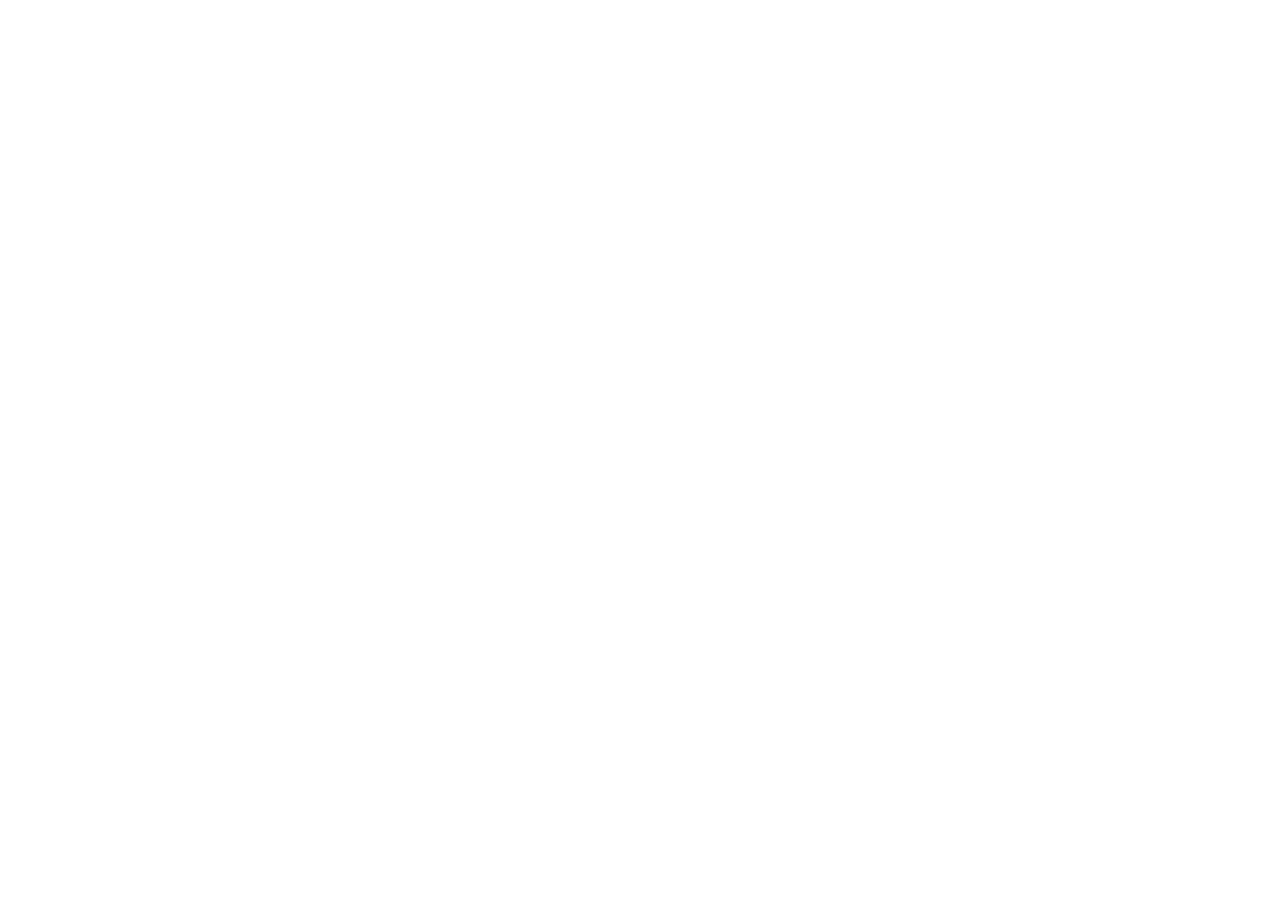
==== pages/changelog.html @ 8f14c15f "update index.html" ====
<!DOCTYPE html>
<html lang="en">
<head>
    <meta charset="UTF-8">
    <meta name="viewport" content="width=device-width, initial-scale=1.0">
    <title>Changelog</title>
    <link href="https://cdn.jsdelivr.net/npm/bootstrap@5.0.2/dist/css/bootstrap.min.css" rel="stylesheet" integrity="sha384-EVSTQN3/azprG1Anm3QDgpJLIm9Nao0Yz1ztcQTwFspd3yD65VohhpuuCOmLASjC" crossorigin="anonymous">
    <script src="https://cdn.jsdelivr.net/npm/bootstrap@5.0.2/dist/js/bootstrap.bundle.min.js" integrity="sha384-MrcW6ZMFYlzcLA8Nl+NtUVF0sA7MsXsP1UyJoMp4YLEuNSfAP+JcXn/tWtIaxVXM" crossorigin="anonymous"></script>
    <link rel="stylesheet" href="../css/main.css">
</head>
<body>
    

    <script src="../js/index.js"></script>
</body>
</html>
---- css/main.css ----
/*! normalize.css v8.0.1 | MIT License | github.com/necolas/normalize.css */
/* Document
   ========================================================================== */
/**
 * 1. Correct the line height in all browsers.
 * 2. Prevent adjustments of font size after orientation changes in iOS.
 */
* {
  box-sizing: border-box; }

a {
  outline: none;
  text-decoration: none;
  color: #ffffff; }

a:hover {
  color: #ffffff; }

ul, ol, li {
  list-style: none;
  padding: 0;
  margin: 0; }

input {
  outline: none; }

button {
  outline: 0 !important; }

button:active, button:hover, button:focus {
  outline: 0;
  outline-offset: 0; }

html {
  line-height: 1.15;
  /* 1 */
  -webkit-text-size-adjust: 100%;
  /* 2 */ }

p {
  margin: 0;
  padding: 0;
  color: #ffffff; }

/* Sections
   ========================================================================== */
/**
 * Remove the margin in all browsers.
 */
body {
  margin: 0; }

/**
 * Render the `main` element consistently in IE.
 */
main {
  display: block; }

/**
 * Correct the font size and margin on `h1` elements within `section` and
 * `article` contexts in Chrome, Firefox, and Safari.
 */
h1 {
  font-size: 2em;
  margin: 0.67em 0;
  color: #ffffff; }

/* Grouping content
   ========================================================================== */
/**
 * 1. Add the correct box sizing in Firefox.
 * 2. Show the overflow in Edge and IE.
 */
hr {
  box-sizing: content-box;
  /* 1 */
  height: 0;
  /* 1 */
  overflow: visible;
  /* 2 */ }

/**
 * 1. Correct the inheritance and scaling of font size in all browsers.
 * 2. Correct the odd `em` font sizing in all browsers.
 */
pre {
  font-family: monospace, monospace;
  /* 1 */
  font-size: 1em;
  /* 2 */ }

/* Text-level semantics
   ========================================================================== */
/**
 * Remove the gray background on active links in IE 10.
 */
a {
  background-color: transparent; }

/**
 * 1. Remove the bottom border in Chrome 57-
 * 2. Add the correct text decoration in Chrome, Edge, IE, Opera, and Safari.
 */
abbr[title] {
  border-bottom: none;
  /* 1 */
  text-decoration: underline;
  /* 2 */
  text-decoration: underline dotted;
  /* 2 */ }

/**
 * Add the correct font weight in Chrome, Edge, and Safari.
 */
b,
strong {
  font-weight: bolder; }

/**
 * 1. Correct the inheritance and scaling of font size in all browsers.
 * 2. Correct the odd `em` font sizing in all browsers.
 */
code,
kbd,
samp {
  font-family: monospace, monospace;
  /* 1 */
  font-size: 1em;
  /* 2 */ }

/**
 * Add the correct font size in all browsers.
 */
small {
  font-size: 80%; }

/**
 * Prevent `sub` and `sup` elements from affecting the line height in
 * all browsers.
 */
sub,
sup {
  font-size: 75%;
  line-height: 0;
  position: relative;
  vertical-align: baseline; }

sub {
  bottom: -0.25em; }

sup {
  top: -0.5em; }

/* Embedded content
   ========================================================================== */
/**
 * Remove the border on images inside links in IE 10.
 */
img {
  border-style: none; }

/* Forms
   ========================================================================== */
/**
 * 1. Change the font styles in all browsers.
 * 2. Remove the margin in Firefox and Safari.
 */
button,
input,
optgroup,
select,
textarea {
  outline: none;
  font-family: inherit;
  /* 1 */
  font-size: 100%;
  /* 1 */
  line-height: 1.15;
  /* 1 */
  margin: 0;
  /* 2 */ }

/**
 * Show the overflow in IE.
 * 1. Show the overflow in Edge.
 */
button,
input {
  /* 1 */
  overflow: visible; }

/**
 * Remove the inheritance of text transform in Edge, Firefox, and IE.
 * 1. Remove the inheritance of text transform in Firefox.
 */
button,
select {
  /* 1 */
  text-transform: none; }

/**
 * Correct the inability to style clickable types in iOS and Safari.
 */
button,
[type="button"],
[type="reset"],
[type="submit"] {
  -webkit-appearance: button; }

/**
 * Remove the inner border and padding in Firefox.
 */
button::-moz-focus-inner,
[type="button"]::-moz-focus-inner,
[type="reset"]::-moz-focus-inner,
[type="submit"]::-moz-focus-inner {
  border-style: none;
  padding: 0; }

/**
 * Restore the focus styles unset by the previous rule.
 */
button:-moz-focusring,
[type="button"]:-moz-focusring,
[type="reset"]:-moz-focusring,
[type="submit"]:-moz-focusring {
  outline: 1px dotted ButtonText; }

/**
 * Correct the padding in Firefox.
 */
fieldset {
  padding: 0.35em 0.75em 0.625em; }

/**
 * 1. Correct the text wrapping in Edge and IE.
 * 2. Correct the color inheritance from `fieldset` elements in IE.
 * 3. Remove the padding so developers are not caught out when they zero out
 *    `fieldset` elements in all browsers.
 */
legend {
  box-sizing: border-box;
  /* 1 */
  color: inherit;
  /* 2 */
  display: table;
  /* 1 */
  max-width: 100%;
  /* 1 */
  padding: 0;
  /* 3 */
  white-space: normal;
  /* 1 */ }

/**
 * Add the correct vertical alignment in Chrome, Firefox, and Opera.
 */
progress {
  vertical-align: baseline; }

/**
 * Remove the default vertical scrollbar in IE 10+.
 */
textarea {
  overflow: auto; }

/**
 * 1. Add the correct box sizing in IE 10.
 * 2. Remove the padding in IE 10.
 */
[type="checkbox"],
[type="radio"] {
  box-sizing: border-box;
  /* 1 */
  padding: 0;
  /* 2 */ }

/**
 * Correct the cursor style of increment and decrement buttons in Chrome.
 */
[type="number"]::-webkit-inner-spin-button,
[type="number"]::-webkit-outer-spin-button {
  height: auto; }

/**
 * 1. Correct the odd appearance in Chrome and Safari.
 * 2. Correct the outline style in Safari.
 */
[type="search"] {
  -webkit-appearance: textfield;
  /* 1 */
  outline-offset: -2px;
  /* 2 */ }

/**
 * Remove the inner padding in Chrome and Safari on macOS.
 */
[type="search"]::-webkit-search-decoration {
  -webkit-appearance: none; }

/**
 * 1. Correct the inability to style clickable types in iOS and Safari.
 * 2. Change font properties to `inherit` in Safari.
 */
::-webkit-file-upload-button {
  -webkit-appearance: button;
  /* 1 */
  font: inherit;
  /* 2 */ }

/* Interactive
   ========================================================================== */
/*
 * Add the correct display in Edge, IE 10+, and Firefox.
 */
details {
  display: block; }

/*
 * Add the correct display in all browsers.
 */
summary {
  display: list-item; }

/* Misc
   ========================================================================== */
/**
 * Add the correct display in IE 10+.
 */
template {
  display: none; }

/**
 * Add the correct display in IE 10.
 */
[hidden] {
  display: none; }

#welcome {
  height: 780px;
  background-image: url("../resources/img/claymore.png");
  background-size: auto;
  padding-top: 30px;
  position: relative; }
  #welcome::after {
    content: '';
    position: absolute;
    width: 100%;
    height: 100%;
    background: linear-gradient(90deg, rgba(0, 0, 0, 0) 0%, rgba(0, 0, 0, 0.9) 100%);
    top: 0;
    left: 0;
    z-index: 1; }

#header {
  position: relative;
  z-index: 2;
  margin-bottom: 60px; }

.header-menu_pages > div > a {
  margin: 0 25px;
  padding: 15px;
  font-size: 14px;
  display: block;
  position: relative;
  text-transform: uppercase;
  font-family: "Verdana", sans-serif;
  font-size: 14px; }
  .header-menu_pages > div > a::after {
    content: '';
    position: absolute;
    height: 2px;
    width: 0;
    background-color: #ffffff;
    bottom: 0;
    left: 0; }
  .header-menu_pages > div > a:hover::after {
    width: 100%;
    transition: 0.3s; }
.header-menu_discord--link {
  margin: 0 0 0 25px;
  white-space: nowrap;
  color: #ffffff; }
  .header-menu_discord--link > a {
    display: flex;
    align-items: center;
    padding: 15px;
    font-family: "Oswald", sans-serif;
    font-size: 16px;
    background: rgba(255, 255, 255, 0.1);
    cursor: pointer;
    position: relative;
    z-index: 10; }
    .header-menu_discord--link > a > span {
      margin-left: 10px;
      z-index: 1; }
    .header-menu_discord--link > a > svg {
      z-index: 1; }
    .header-menu_discord--link > a::after {
      content: '';
      position: absolute;
      width: 0;
      height: 100%;
      top: 0;
      left: 0;
      background: #5662F6;
      z-index: 0; }
    .header-menu_discord--link > a:hover::after {
      width: 100%;
      transition: 0.3s; }

.welcome-description {
  position: relative;
  z-index: 2; }
  .welcome-description h1 {
    font-family: "Oswald", sans-serif;
    font-size: 48px; }
  .welcome-description--text p {
    font-family: "Verdana", sans-serif;
    font-size: 18px;
    line-height: 1.5;
    margin-bottom: 30px; }
  .welcome-description--discord a {
    font-family: "Oswald", sans-serif;
    font-size: 24px;
    display: flex;
    align-items: center;
    background-color: #5662F6;
    width: fit-content;
    padding: 10px 25px 10px 20px; }
    .welcome-description--discord a > span {
      margin-left: 10px; }

/*# sourceMappingURL=main.css.map */
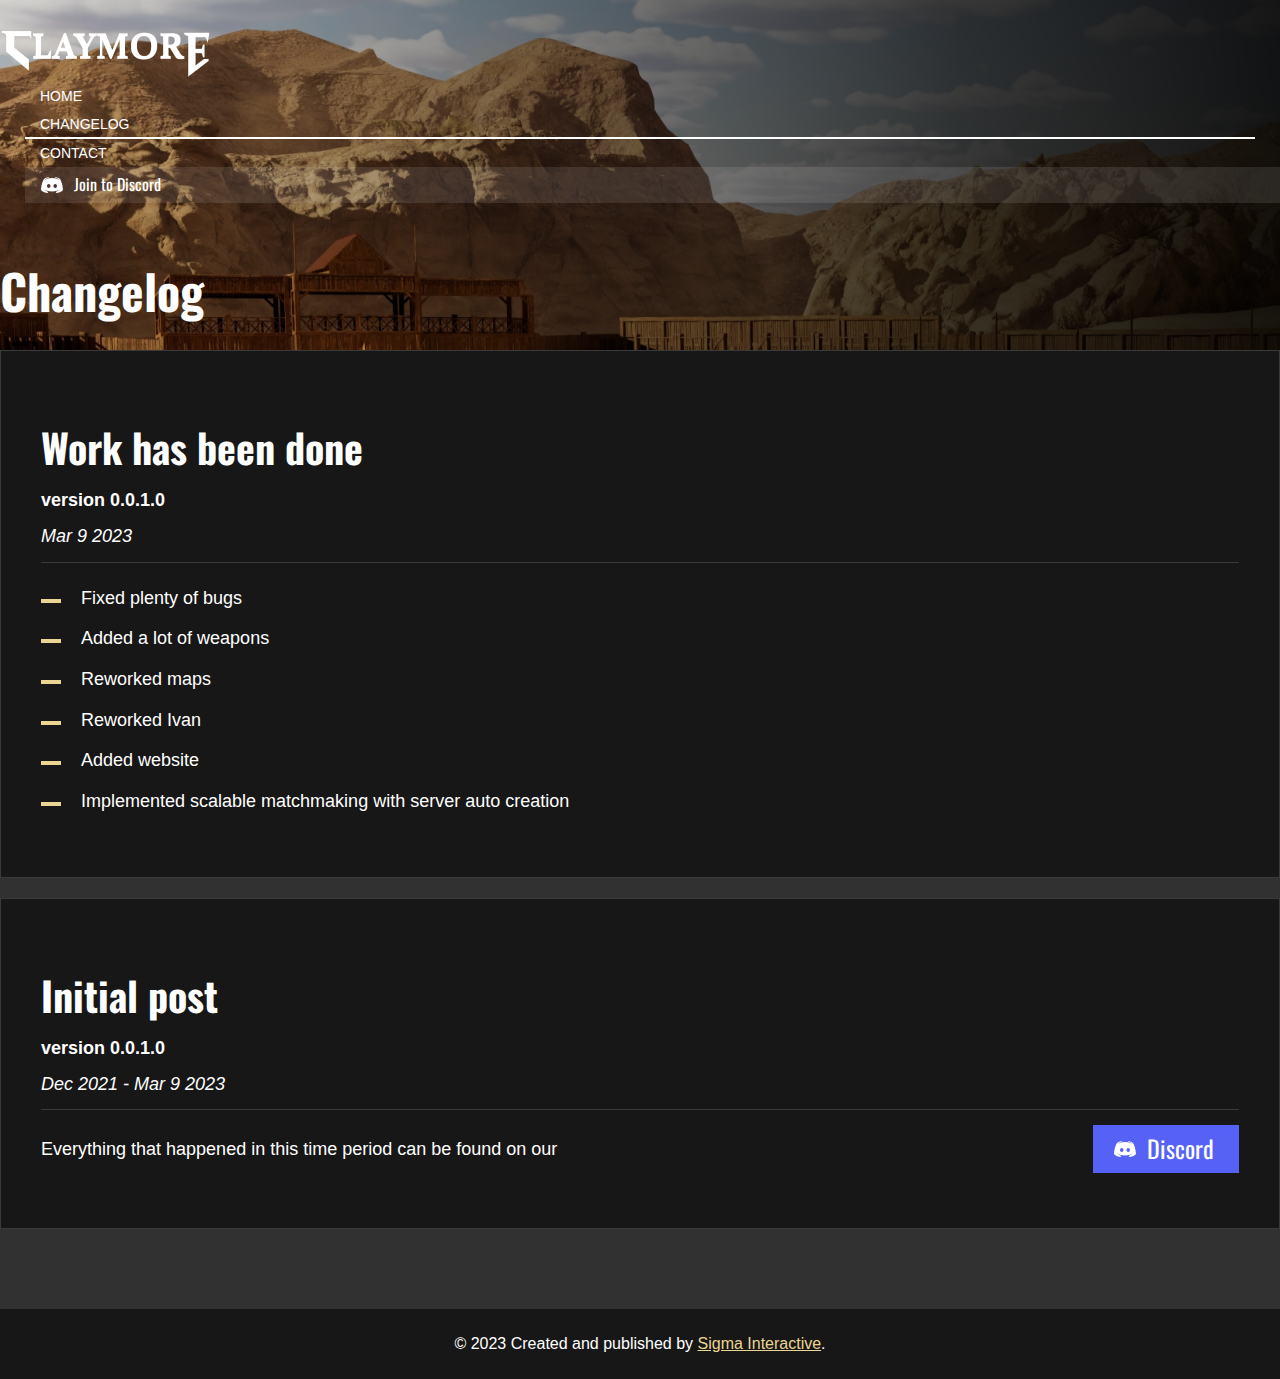
==== commit 6fdbe6e9: "update landscape" ====
--- a/pages/changelog.html
+++ b/pages/changelog.html
@@ -6,10 +6,89 @@
     <title>Changelog</title>
     <link href="https://cdn.jsdelivr.net/npm/bootstrap@5.0.2/dist/css/bootstrap.min.css" rel="stylesheet" integrity="sha384-EVSTQN3/azprG1Anm3QDgpJLIm9Nao0Yz1ztcQTwFspd3yD65VohhpuuCOmLASjC" crossorigin="anonymous">
     <script src="https://cdn.jsdelivr.net/npm/bootstrap@5.0.2/dist/js/bootstrap.bundle.min.js" integrity="sha384-MrcW6ZMFYlzcLA8Nl+NtUVF0sA7MsXsP1UyJoMp4YLEuNSfAP+JcXn/tWtIaxVXM" crossorigin="anonymous"></script>
-    <link rel="stylesheet" href="../css/main.css">
+    <link rel="preconnect" href="https://fonts.googleapis.com">
+    <link rel="preconnect" href="https://fonts.gstatic.com" crossorigin>
+    <link href="https://fonts.googleapis.com/css2?family=Oswald&display=swap" rel="stylesheet">
+    <link rel="stylesheet" href="../css/main.css">  
 </head>
 <body>
-    
+    <section id="changelog">
+        <header id="header" class="container">
+            <div class="row align-items-center">
+                <div id="logo" class="col-md-5">
+                    <a href="../index.html"><img src="../resources/img/logo.png"></a>
+                </div>
+                <div id="menu" class="col-md-7 header-menu d-flex justify-content-end">
+                    <div class="header-menu_pages d-flex">
+                        <div class="header-menu_pages--home"><a href="../index.html">Home</a></div>
+                        <div class="header-menu_pages--changelog"><a href="changelog.html" page='active'>Changelog</a></div>
+                        <div class="header-menu_pages--contact"><a href="contact.html">Contact</a></div>
+                    </div>
+                    <div class="header-menu_discord">
+                        <div class="header-menu_discord--link"><a href="https://discord.gg/vPgKPbjVGR">
+                            <svg xmlns="http://www.w3.org/2000/svg" xmlns:xlink="http://www.w3.org/1999/xlink" viewBox="0,0,256,256" width="24px" height="24px" fill-rule="nonzero" fill="#ffffff"><g fill="#ffffff" fill-rule="nonzero" stroke="none" stroke-width="1" stroke-linecap="butt" stroke-linejoin="miter" stroke-miterlimit="10" stroke-dasharray="" stroke-dashoffset="0" font-family="none" font-weight="none" font-size="none" text-anchor="none" style="mix-blend-mode: normal"><g transform="scale(5.33333,5.33333)"><path d="M40,12c0,0 -4.585,-3.588 -10,-4l-0.488,0.976c4.896,1.198 7.142,2.915 9.488,5.024c-4.045,-2.065 -8.039,-4 -15,-4c-6.961,0 -10.955,1.935 -15,4c2.346,-2.109 5.018,-4.015 9.488,-5.024l-0.488,-0.976c-5.681,0.537 -10,4 -10,4c0,0 -5.121,7.425 -6,22c5.162,5.953 13,6 13,6l1.639,-2.185c-2.782,-0.967 -5.924,-2.694 -8.639,-5.815c3.238,2.45 8.125,5 16,5c7.875,0 12.762,-2.55 16,-5c-2.715,3.121 -5.857,4.848 -8.639,5.815l1.639,2.185c0,0 7.838,-0.047 13,-6c-0.879,-14.575 -6,-22 -6,-22zM17.5,30c-1.933,0 -3.5,-1.791 -3.5,-4c0,-2.209 1.567,-4 3.5,-4c1.933,0 3.5,1.791 3.5,4c0,2.209 -1.567,4 -3.5,4zM30.5,30c-1.933,0 -3.5,-1.791 -3.5,-4c0,-2.209 1.567,-4 3.5,-4c1.933,0 3.5,1.791 3.5,4c0,2.209 -1.567,4 -3.5,4z"></path></g></g></svg>
+                            <span>Join to Discord</span></a>
+                        </div>
+                    </div>
+
+                </div>
+            </div>
+
+        </header>
+
+        <div class="container">
+            <h1 class="changelog--title">Changelog</h1>
+        </div>
+
+        
+    </section>
+
+    <section class="container">
+        <div class="changelog-box col-md-9">
+            <div class="changelog-description">
+                <h2>Work has been done</h2>
+                <p class="changelog-description--version">version 0.0.1.0</p>
+                <p class="changelog-description--date">Mar 9 2023</p>
+
+                <div class="changelog-description--more demo-description--box">
+                    <p>Fixed plenty of bugs</p>
+                    <p>Added a lot of weapons</p>
+                    <p>Reworked maps</p>
+                    <p>Reworked Ivan</p>
+                    <p>Added website</p>
+                    <p>Implemented scalable matchmaking with server auto creation</p>
+                </div>
+            </div>
+
+
+            <div class="changelog-description">
+                <h2>Initial post</h2>
+                <p class="changelog-description--version">version 0.0.1.0</p>
+                <p class="changelog-description--date">Dec 2021 - Mar 9 2023</p>
+
+                <div class="changelog-description--more changelog-description--post">
+                    <p>Everything that happened in this time period can be found on our</p>
+                    <div>
+                        <a href="https://discord.gg/vPgKPbjVGR" class="join-to-discord">
+                            <svg xmlns="http://www.w3.org/2000/svg" xmlns:xlink="http://www.w3.org/1999/xlink" viewBox="0,0,256,256" width="24px" height="24px" fill-rule="nonzero" fill="#ffffff"><g fill="#ffffff" fill-rule="nonzero" stroke="none" stroke-width="1" stroke-linecap="butt" stroke-linejoin="miter" stroke-miterlimit="10" stroke-dasharray="" stroke-dashoffset="0" font-family="none" font-weight="none" font-size="none" text-anchor="none" style="mix-blend-mode: normal"><g transform="scale(5.33333,5.33333)"><path d="M40,12c0,0 -4.585,-3.588 -10,-4l-0.488,0.976c4.896,1.198 7.142,2.915 9.488,5.024c-4.045,-2.065 -8.039,-4 -15,-4c-6.961,0 -10.955,1.935 -15,4c2.346,-2.109 5.018,-4.015 9.488,-5.024l-0.488,-0.976c-5.681,0.537 -10,4 -10,4c0,0 -5.121,7.425 -6,22c5.162,5.953 13,6 13,6l1.639,-2.185c-2.782,-0.967 -5.924,-2.694 -8.639,-5.815c3.238,2.45 8.125,5 16,5c7.875,0 12.762,-2.55 16,-5c-2.715,3.121 -5.857,4.848 -8.639,5.815l1.639,2.185c0,0 7.838,-0.047 13,-6c-0.879,-14.575 -6,-22 -6,-22zM17.5,30c-1.933,0 -3.5,-1.791 -3.5,-4c0,-2.209 1.567,-4 3.5,-4c1.933,0 3.5,1.791 3.5,4c0,2.209 -1.567,4 -3.5,4zM30.5,30c-1.933,0 -3.5,-1.791 -3.5,-4c0,-2.209 1.567,-4 3.5,-4c1.933,0 3.5,1.791 3.5,4c0,2.209 -1.567,4 -3.5,4z"></path></g></g></svg>
+                            <span>Discord</span>
+                        </a>
+                    </div>
+                </div>
+            </div>
+
+        </div>
+
+    </section>
+   
+
+
+    <footer id="footer">
+        <div class="footer-description">
+            <p>&copy 2023 Created and published by <a href="#" class="footer-link">Sigma Interactive</a>.</p>
+        </div>
+    </footer>    
+   
 
     <script src="../js/index.js"></script>
 </body>
--- a/css/main.css
+++ b/css/main.css
@@ -336,30 +336,32 @@
 [hidden] {
   display: none; }
 
-#welcome {
-  height: 780px;
-  background-image: url("../resources/img/claymore.png");
-  background-size: auto;
-  padding-top: 30px;
-  position: relative; }
-  #welcome::after {
-    content: '';
-    position: absolute;
-    width: 100%;
-    height: 100%;
-    background: linear-gradient(90deg, rgba(0, 0, 0, 0) 0%, rgba(0, 0, 0, 0.9) 100%);
-    top: 0;
-    left: 0;
-    z-index: 1; }
+body {
+  background-color: #313131; }
+
+h1, h2, h3, h4, h5, h6 {
+  font-family: "Oswald", sans-serif;
+  color: #ffffff; }
+
+h1 {
+  font-size: 48px; }
+
+h2 {
+  font-size: 36px; }
+
+p {
+  font-family: "Verdana", sans-serif;
+  font-size: 18px; }
 
 #header {
   position: relative;
   z-index: 2;
-  margin-bottom: 60px; }
+  margin-bottom: 60px;
+  padding-top: 30px; }
 
 .header-menu_pages > div > a {
   margin: 0 25px;
-  padding: 15px;
+  padding: 6px 15px;
   font-size: 14px;
   display: block;
   position: relative;
@@ -373,10 +375,12 @@
     width: 0;
     background-color: #ffffff;
     bottom: 0;
-    left: 0; }
+    left: 0;
+    transition: 0.3s; }
   .header-menu_pages > div > a:hover::after {
-    width: 100%;
-    transition: 0.3s; }
+    width: 100%; }
+.header-menu_pages [page='active']::after {
+  width: 100%; }
 .header-menu_discord--link {
   margin: 0 0 0 25px;
   white-space: nowrap;
@@ -384,7 +388,7 @@
   .header-menu_discord--link > a {
     display: flex;
     align-items: center;
-    padding: 15px;
+    padding: 6px 15px;
     font-family: "Oswald", sans-serif;
     font-size: 16px;
     background: rgba(255, 255, 255, 0.1);
@@ -404,31 +408,181 @@
       top: 0;
       left: 0;
       background: #5662F6;
-      z-index: 0; }
+      z-index: 0;
+      transition: 0.3s; }
     .header-menu_discord--link > a:hover::after {
-      width: 100%;
-      transition: 0.3s; }
+      width: 100%; }
+
+#footer {
+  background-color: #171717;
+  padding: 26px 0; }
+
+.footer-description {
+  display: flex;
+  justify-content: center;
+  align-items: center; }
+  .footer-description > p {
+    font-size: 16px; }
+
+.footer-link {
+  color: #EBD593;
+  text-decoration: underline; }
+
+#welcome {
+  height: 780px;
+  background-image: url("../resources/img/claymore.png");
+  background-size: auto;
+  position: relative; }
+  #welcome::after {
+    content: '';
+    position: absolute;
+    width: 100%;
+    height: 100%;
+    background: linear-gradient(90deg, rgba(0, 0, 0, 0) 0%, rgba(0, 0, 0, 0.75) 75%, rgba(0, 0, 0, 0.9) 100%);
+    top: 0;
+    left: 0;
+    z-index: 1; }
+
+.join-to-discord {
+  font-family: "Oswald", sans-serif;
+  font-size: 24px;
+  display: flex;
+  align-items: center;
+  background-color: rgba(255, 255, 255, 0.1);
+  width: fit-content;
+  padding: 10px 25px 10px 20px;
+  position: relative; }
+  .join-to-discord > span {
+    margin-left: 10px;
+    z-index: 2; }
+  .join-to-discord > svg {
+    z-index: 2; }
+  .join-to-discord::after {
+    content: '';
+    position: absolute;
+    width: 100%;
+    height: 100%;
+    top: 0;
+    right: 0;
+    background: #5662F6;
+    z-index: 0;
+    transition: 0.3s; }
+  .join-to-discord:hover::after {
+    width: 0; }
+
+.box--social_links a {
+  margin-right: 5px; }
+  .box--social_links a > svg {
+    transition: 0.3s; }
+  .box--social_links a:hover > svg {
+    background-color: rgba(0, 0, 0, 0.2); }
 
 .welcome-description {
   position: relative;
   z-index: 2; }
   .welcome-description h1 {
-    font-family: "Oswald", sans-serif;
-    font-size: 48px; }
+    font-family: "Oswald", sans-serif; }
   .welcome-description--text p {
     font-family: "Verdana", sans-serif;
     font-size: 18px;
     line-height: 1.5;
     margin-bottom: 30px; }
-  .welcome-description--discord a {
-    font-family: "Oswald", sans-serif;
-    font-size: 24px;
+  .welcome-description--discord {
+    margin-bottom: 40px; }
+    .welcome-description--discord .join-to-discord {
+      background-color: #171717; }
+  .welcome-description--social h5 {
+    font-family: "Verdana", sans-serif;
+    font-size: 18px;
+    font-weight: bold;
+    color: #ffffff; }
+
+#demo-description {
+  padding: 80px 0; }
+  #demo-description h2 {
+    color: #EBD593; }
+
+.demo-description--box p {
+  position: relative;
+  padding: 10px 0 10px 40px; }
+  .demo-description--box p::after {
+    content: '';
+    position: absolute;
+    width: 20px;
+    height: 4px;
+    background-color: #EBD593;
+    left: 0px;
+    top: 21px; }
+
+#home-page {
+  display: flex;
+  flex-direction: column;
+  justify-content: space-between;
+  min-height: 100vh; }
+
+.contact-us {
+  padding: 20px 65px 65px;
+  display: flex;
+  flex-direction: column;
+  align-items: center;
+  justify-content: center; }
+  .contact-us h1 {
+    margin: 0 0 30px 0; }
+  .contact-us--email {
+    color: #ffffff;
+    font-size: 18px;
+    font-family: "Verdana", sans-serif;
+    margin-bottom: 20px;
+    display: flex; }
+    .contact-us--email a {
+      margin-left: 10px; }
+  .contact-us .join-to-discord {
+    margin: 40px 0; }
+  .contact-us .box--social_links {
+    margin-top: 40px; }
+
+#changelog {
+  background-image: url("../resources/img/claymore.png");
+  background-size: auto;
+  position: relative; }
+  #changelog::after {
+    content: '';
+    position: absolute;
+    width: 100%;
+    height: 100%;
+    background: linear-gradient(90deg, rgba(0, 0, 0, 0) 0%, rgba(0, 0, 0, 0.75) 75%, rgba(0, 0, 0, 0.9) 100%);
+    top: 0;
+    left: 0;
+    z-index: 1; }
+
+.changelog--title {
+  padding-bottom: 100px;
+  position: relative;
+  z-index: 2; }
+.changelog-box {
+  margin-top: -100px;
+  position: relative;
+  z-index: 2;
+  margin-bottom: 80px; }
+.changelog-description {
+  background-color: #171717;
+  border: 1px solid #3A3A3A;
+  padding: 40px;
+  margin-bottom: 20px; }
+  .changelog-description h2 {
+    font-size: 40px;
+    margin-bottom: 20px; }
+  .changelog-description--version {
+    font-weight: bold; }
+  .changelog-description--date {
+    font-style: italic;
+    margin: 15px 0; }
+  .changelog-description--more {
+    border-top: 1px solid #3A3A3A;
+    padding: 15px 0; }
+  .changelog-description--post {
     display: flex;
-    align-items: center;
-    background-color: #5662F6;
-    width: fit-content;
-    padding: 10px 25px 10px 20px; }
-    .welcome-description--discord a > span {
-      margin-left: 10px; }
+    justify-content: space-between;
+    align-items: center; }
 
 /*# sourceMappingURL=main.css.map */
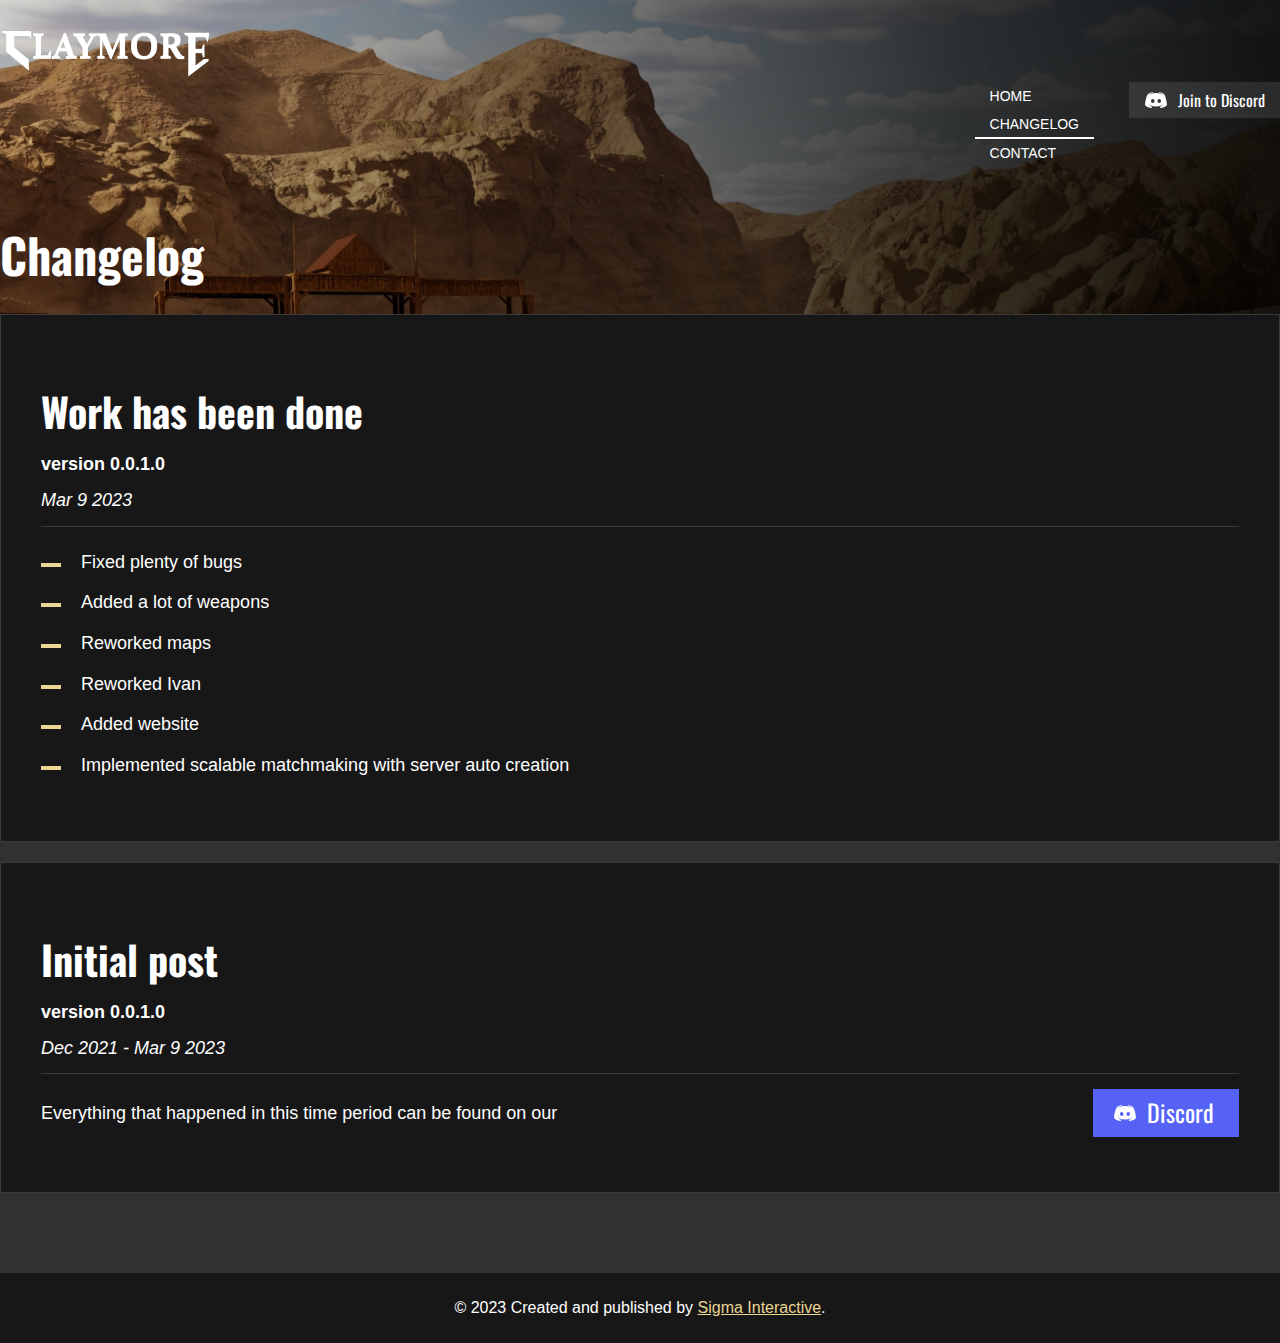
==== commit 09dc0ab4: "add menu" ====
--- a/pages/changelog.html
+++ b/pages/changelog.html
@@ -13,6 +13,7 @@
 </head>
 <body>
     <section id="changelog">
+        <div class="welcome--shadow"></div>
         <header id="header" class="container">
             <div class="row align-items-center">
                 <div id="logo" class="col-md-5">
@@ -40,11 +41,10 @@
             <h1 class="changelog--title">Changelog</h1>
         </div>
 
-        
     </section>
 
     <section class="container">
-        <div class="changelog-box col-md-9">
+        <div class="changelog-box col-lg-9 col-md-11">
             <div class="changelog-description">
                 <h2>Work has been done</h2>
                 <p class="changelog-description--version">version 0.0.1.0</p>
@@ -59,7 +59,6 @@
                     <p>Implemented scalable matchmaking with server auto creation</p>
                 </div>
             </div>
-
 
             <div class="changelog-description">
                 <h2>Initial post</h2>
--- a/css/main.css
+++ b/css/main.css
@@ -359,59 +359,95 @@
   margin-bottom: 60px;
   padding-top: 30px; }
 
-.header-menu_pages > div > a {
-  margin: 0 25px;
-  padding: 6px 15px;
-  font-size: 14px;
-  display: block;
+#logo {
   position: relative;
-  text-transform: uppercase;
-  font-family: "Verdana", sans-serif;
-  font-size: 14px; }
-  .header-menu_pages > div > a::after {
-    content: '';
-    position: absolute;
-    height: 2px;
-    width: 0;
-    background-color: #ffffff;
-    bottom: 0;
-    left: 0;
-    transition: 0.3s; }
-  .header-menu_pages > div > a:hover::after {
-    width: 100%; }
-.header-menu_pages [page='active']::after {
-  width: 100%; }
-.header-menu_discord--link {
-  margin: 0 0 0 25px;
-  white-space: nowrap;
-  color: #ffffff; }
-  .header-menu_discord--link > a {
-    display: flex;
-    align-items: center;
+  z-index: 4; }
+
+.header-menu {
+  display: flex;
+  justify-content: flex-end; }
+  .header-menu_pages > div > a {
+    margin: 0 10px;
     padding: 6px 15px;
-    font-family: "Oswald", sans-serif;
-    font-size: 16px;
-    background: rgba(255, 255, 255, 0.1);
-    cursor: pointer;
+    display: block;
     position: relative;
-    z-index: 10; }
-    .header-menu_discord--link > a > span {
-      margin-left: 10px;
-      z-index: 1; }
-    .header-menu_discord--link > a > svg {
-      z-index: 1; }
-    .header-menu_discord--link > a::after {
+    text-transform: uppercase;
+    font-family: "Verdana", sans-serif;
+    font-size: 14px; }
+    .header-menu_pages > div > a::after {
       content: '';
       position: absolute;
+      height: 2px;
       width: 0;
-      height: 100%;
-      top: 0;
+      background-color: #ffffff;
+      bottom: 0;
       left: 0;
-      background: #5662F6;
-      z-index: 0;
       transition: 0.3s; }
-    .header-menu_discord--link > a:hover::after {
+    .header-menu_pages > div > a:hover::after {
       width: 100%; }
+  .header-menu_pages [page='active']::after {
+    width: 100%; }
+  .header-menu_discord--link {
+    margin: 0 0 0 25px;
+    white-space: nowrap;
+    color: #ffffff; }
+    .header-menu_discord--link > a {
+      display: flex;
+      align-items: center;
+      padding: 6px 15px;
+      font-family: "Oswald", sans-serif;
+      font-size: 16px;
+      background: rgba(255, 255, 255, 0.1);
+      cursor: pointer;
+      position: relative;
+      z-index: 10; }
+      .header-menu_discord--link > a > span {
+        margin-left: 10px;
+        z-index: 1; }
+      .header-menu_discord--link > a > svg {
+        z-index: 1; }
+      .header-menu_discord--link > a::after {
+        content: '';
+        position: absolute;
+        width: 0;
+        height: 100%;
+        top: 0;
+        left: 0;
+        background: #5662F6;
+        z-index: 0;
+        transition: 0.3s; }
+      .header-menu_discord--link > a:hover::after {
+        width: 100%; }
+
+.burger-icon {
+  display: none;
+  position: absolute;
+  left: 0;
+  top: 20px;
+  z-index: 5;
+  height: 16px;
+  width: fit-content;
+  cursor: pointer; }
+  .burger-icon span {
+    position: absolute;
+    display: block;
+    left: 0;
+    top: 5px;
+    width: 18px;
+    height: 2px;
+    background-color: #ffffff;
+    transition: transform .5s, opacity .5s; }
+  .burger-icon span:nth-child(1) {
+    transform: translateY(-5px); }
+  .burger-icon span:nth-child(3) {
+    transform: translateY(5px); }
+
+#header.open .burger-icon > span:nth-child(1) {
+  transform: translateY(0) rotate(45deg); }
+#header.open .burger-icon > span:nth-child(2) {
+  opacity: 0; }
+#header.open .burger-icon > span:nth-child(3) {
+  transform: translateY(0) rotate(-45deg); }
 
 #footer {
   background-color: #171717;
@@ -429,46 +465,35 @@
   text-decoration: underline; }
 
 #welcome {
-  height: 780px;
+  min-height: 780px;
+  height: 100%;
   background-image: url("../resources/img/claymore.png");
-  background-size: auto;
-  position: relative; }
-  #welcome::after {
-    content: '';
-    position: absolute;
-    width: 100%;
-    height: 100%;
-    background: linear-gradient(90deg, rgba(0, 0, 0, 0) 0%, rgba(0, 0, 0, 0.75) 75%, rgba(0, 0, 0, 0.9) 100%);
-    top: 0;
-    left: 0;
-    z-index: 1; }
+  background-size: auto 100%;
+  position: relative;
+  padding-bottom: 15px; }
+
+.welcome--shadow {
+  position: absolute;
+  top: 0;
+  left: 0;
+  width: 100%;
+  height: 100%;
+  background: linear-gradient(90deg, rgba(0, 0, 0, 0) 0%, rgba(0, 0, 0, 0.75) 75%, rgba(0, 0, 0, 0.9) 100%); }
 
 .join-to-discord {
   font-family: "Oswald", sans-serif;
   font-size: 24px;
   display: flex;
   align-items: center;
-  background-color: rgba(255, 255, 255, 0.1);
+  background-color: #5662F6;
   width: fit-content;
   padding: 10px 25px 10px 20px;
-  position: relative; }
+  position: relative;
+  transition: all .5s; }
   .join-to-discord > span {
-    margin-left: 10px;
-    z-index: 2; }
-  .join-to-discord > svg {
-    z-index: 2; }
-  .join-to-discord::after {
-    content: '';
-    position: absolute;
-    width: 100%;
-    height: 100%;
-    top: 0;
-    right: 0;
-    background: #5662F6;
-    z-index: 0;
-    transition: 0.3s; }
-  .join-to-discord:hover::after {
-    width: 0; }
+    margin-left: 10px; }
+  .join-to-discord:hover {
+    background-color: rgba(255, 255, 255, 0.1); }
 
 .box--social_links a {
   margin-right: 5px; }
@@ -478,8 +503,7 @@
     background-color: rgba(0, 0, 0, 0.2); }
 
 .welcome-description {
-  position: relative;
-  z-index: 2; }
+  position: relative; }
   .welcome-description h1 {
     font-family: "Oswald", sans-serif; }
   .welcome-description--text p {
@@ -489,8 +513,6 @@
     margin-bottom: 30px; }
   .welcome-description--discord {
     margin-bottom: 40px; }
-    .welcome-description--discord .join-to-discord {
-      background-color: #171717; }
   .welcome-description--social h5 {
     font-family: "Verdana", sans-serif;
     font-size: 18px;
@@ -545,24 +567,13 @@
   background-image: url("../resources/img/claymore.png");
   background-size: auto;
   position: relative; }
-  #changelog::after {
-    content: '';
-    position: absolute;
-    width: 100%;
-    height: 100%;
-    background: linear-gradient(90deg, rgba(0, 0, 0, 0) 0%, rgba(0, 0, 0, 0.75) 75%, rgba(0, 0, 0, 0.9) 100%);
-    top: 0;
-    left: 0;
-    z-index: 1; }
 
 .changelog--title {
   padding-bottom: 100px;
-  position: relative;
-  z-index: 2; }
+  position: relative; }
 .changelog-box {
   margin-top: -100px;
   position: relative;
-  z-index: 2;
   margin-bottom: 80px; }
 .changelog-description {
   background-color: #171717;
@@ -584,5 +595,48 @@
     display: flex;
     justify-content: space-between;
     align-items: center; }
+    .changelog-description--post p {
+      padding-right: 10px; }
+
+@media screen and (max-width: 992px) {
+  #logo img {
+    max-width: 150px; }
+
+  .header-menu_pages > div > a {
+    margin: 0 5px 0 5px;
+    padding: 6px 10px; }
+  .header-menu_discord--link {
+    margin: 0 0 0 15px; } }
+@media screen and (max-width: 768px) {
+  #header {
+    padding-top: 20px; }
+
+  #logo {
+    text-align: center; }
+
+  .header-menu {
+    position: absolute;
+    background-color: #202020;
+    width: 80%;
+    height: 100vh;
+    z-index: 3;
+    top: 0;
+    left: 0;
+    flex-direction: column;
+    justify-content: center;
+    margin-left: -80%;
+    transition: transform 0.5s; }
+    .header-menu .header-menu_pages {
+      flex-direction: column; }
+
+  .burger-icon {
+    display: block; }
+
+  .welcome-description--discord .join-to-discord {
+    width: 100%;
+    justify-content: center; }
+
+  #header.open .header-menu {
+    transform: translateX(100%); } }
 
 /*# sourceMappingURL=main.css.map */
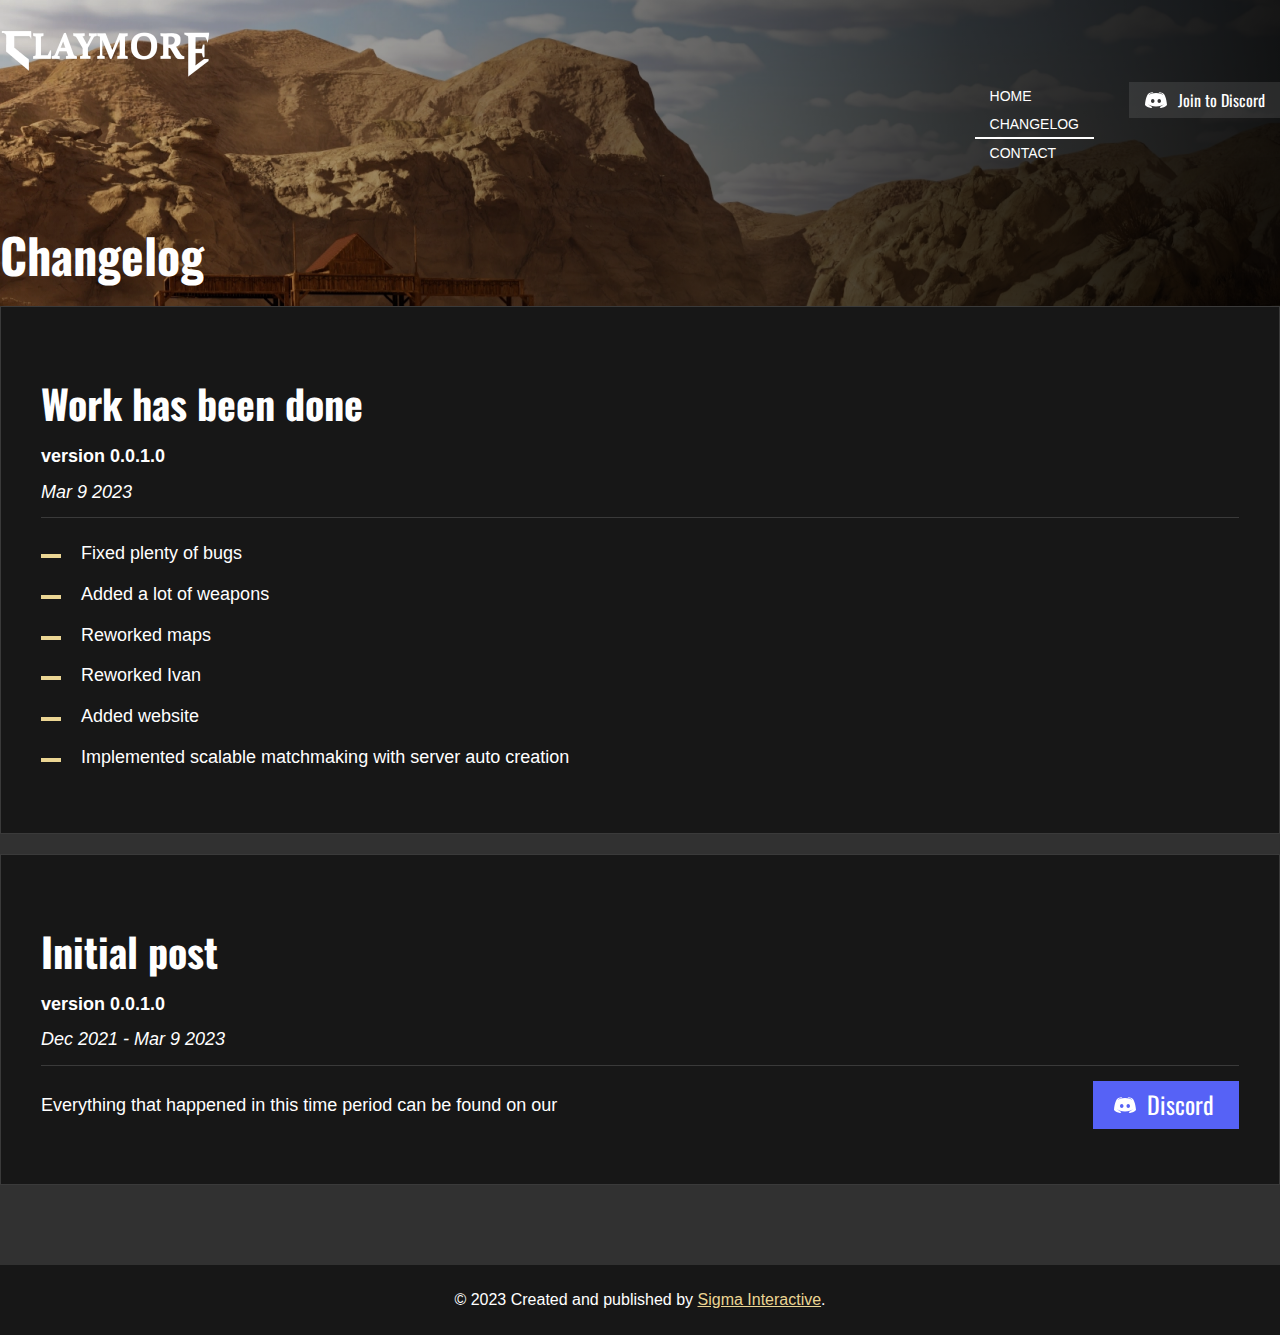
==== commit 9199ec55: "add favicon" ====
--- a/pages/changelog.html
+++ b/pages/changelog.html
@@ -4,6 +4,7 @@
     <meta charset="UTF-8">
     <meta name="viewport" content="width=device-width, initial-scale=1.0">
     <title>Changelog</title>
+    <link rel="shortcut icon" type="image/jpg" href="favicon.ico"/>
     <link href="https://cdn.jsdelivr.net/npm/bootstrap@5.0.2/dist/css/bootstrap.min.css" rel="stylesheet" integrity="sha384-EVSTQN3/azprG1Anm3QDgpJLIm9Nao0Yz1ztcQTwFspd3yD65VohhpuuCOmLASjC" crossorigin="anonymous">
     <script src="https://cdn.jsdelivr.net/npm/bootstrap@5.0.2/dist/js/bootstrap.bundle.min.js" integrity="sha384-MrcW6ZMFYlzcLA8Nl+NtUVF0sA7MsXsP1UyJoMp4YLEuNSfAP+JcXn/tWtIaxVXM" crossorigin="anonymous"></script>
     <link rel="preconnect" href="https://fonts.googleapis.com">
@@ -14,15 +15,24 @@
 <body>
     <section id="changelog">
         <div class="welcome--shadow"></div>
-        <header id="header" class="container">
+        <header id="header" class="container-md">
             <div class="row align-items-center">
+
+                <div class="burger-icon" id="burger">
+                    <span class="burger-icon--line"></span>
+                    <span class="burger-icon--line"></span>
+                    <span class="burger-icon--line"></span>
+                </div>
+
                 <div id="logo" class="col-md-5">
                     <a href="../index.html"><img src="../resources/img/logo.png"></a>
                 </div>
-                <div id="menu" class="col-md-7 header-menu d-flex justify-content-end">
+                
+                <nav id="menu" class="col-md-7 header-menu">
+                    <a href="../index.html" id="burger-logo"><img src="../resources/img/logo.png"></a>
                     <div class="header-menu_pages d-flex">
                         <div class="header-menu_pages--home"><a href="../index.html">Home</a></div>
-                        <div class="header-menu_pages--changelog"><a href="changelog.html" page='active'>Changelog</a></div>
+                        <div class="header-menu_pages--changelog"><a href="changelog.html"  page='active'>Changelog</a></div>
                         <div class="header-menu_pages--contact"><a href="contact.html">Contact</a></div>
                     </div>
                     <div class="header-menu_discord">
@@ -31,10 +41,8 @@
                             <span>Join to Discord</span></a>
                         </div>
                     </div>
-
-                </div>
+                </nav>
             </div>
-
         </header>
 
         <div class="container">
--- a/css/main.css
+++ b/css/main.css
@@ -62,7 +62,7 @@
  */
 h1 {
   font-size: 2em;
-  margin: 0.67em 0;
+  margin: 0.5em 0;
   color: #ffffff; }
 
 /* Grouping content
@@ -336,6 +336,13 @@
 [hidden] {
   display: none; }
 
+:root {
+  --main-font-size: 18px;
+  --title-font-size-h1: 48px;
+  --title-font-size-h2: 36px;
+  --mobile-menu-size: 85vw;
+  --mobile-margin-size: -85vw; }
+
 body {
   background-color: #313131; }
 
@@ -344,14 +351,23 @@
   color: #ffffff; }
 
 h1 {
-  font-size: 48px; }
+  font-size: var(--title-font-size-h1); }
 
 h2 {
-  font-size: 36px; }
+  font-size: var(--title-font-size-h2); }
 
 p {
   font-family: "Verdana", sans-serif;
-  font-size: 18px; }
+  font-size: var(--main-font-size); }
+
+::-webkit-scrollbar {
+  width: 7px; }
+
+::-webkit-scrollbar-thumb {
+  background: linear-gradient(transparent, rgba(255, 255, 255, 0.1));
+  border-radius: 6px; }
+  ::-webkit-scrollbar-thumb:hover {
+    background: linear-gradient(transparent, rgba(255, 255, 255, 0.7)); }
 
 #header {
   position: relative;
@@ -359,9 +375,11 @@
   margin-bottom: 60px;
   padding-top: 30px; }
 
-#logo {
-  position: relative;
-  z-index: 4; }
+#burger-logo {
+  display: none; }
+
+.noScroll {
+  overflow: hidden; }
 
 .header-menu {
   display: flex;
@@ -400,30 +418,22 @@
       background: rgba(255, 255, 255, 0.1);
       cursor: pointer;
       position: relative;
-      z-index: 10; }
+      z-index: 10;
+      transition: 0.3s; }
       .header-menu_discord--link > a > span {
         margin-left: 10px;
         z-index: 1; }
       .header-menu_discord--link > a > svg {
         z-index: 1; }
-      .header-menu_discord--link > a::after {
-        content: '';
-        position: absolute;
-        width: 0;
-        height: 100%;
-        top: 0;
-        left: 0;
-        background: #5662F6;
-        z-index: 0;
-        transition: 0.3s; }
-      .header-menu_discord--link > a:hover::after {
-        width: 100%; }
+      .header-menu_discord--link > a:hover {
+        background: #5662F6; }
 
 .burger-icon {
   display: none;
   position: absolute;
-  left: 0;
-  top: 20px;
+  left: 25px;
+  top: 0;
+  margin-top: 27px;
   z-index: 5;
   height: 16px;
   width: fit-content;
@@ -456,7 +466,8 @@
 .footer-description {
   display: flex;
   justify-content: center;
-  align-items: center; }
+  align-items: center;
+  text-align: center; }
   .footer-description > p {
     font-size: 16px; }
 
@@ -508,14 +519,14 @@
     font-family: "Oswald", sans-serif; }
   .welcome-description--text p {
     font-family: "Verdana", sans-serif;
-    font-size: 18px;
+    font-size: var(--main-font-size);
     line-height: 1.5;
     margin-bottom: 30px; }
   .welcome-description--discord {
     margin-bottom: 40px; }
   .welcome-description--social h5 {
     font-family: "Verdana", sans-serif;
-    font-size: 18px;
+    font-size: var(--main-font-size);
     font-weight: bold;
     color: #ffffff; }
 
@@ -552,7 +563,7 @@
     margin: 0 0 30px 0; }
   .contact-us--email {
     color: #ffffff;
-    font-size: 18px;
+    font-size: var(--main-font-size);
     font-family: "Verdana", sans-serif;
     margin-bottom: 20px;
     display: flex; }
@@ -562,6 +573,23 @@
     margin: 40px 0; }
   .contact-us .box--social_links {
     margin-top: 40px; }
+
+.error {
+  display: flex;
+  align-items: center;
+  justify-content: center;
+  flex-direction: column;
+  color: rgba(255, 255, 255, 0.1);
+  padding-bottom: 70px;
+  text-align: center; }
+  .error-number {
+    font-size: 248px;
+    font-weight: 700;
+    line-height: 1; }
+  .error-title {
+    font-size: var(--title-font-size-h2); }
+  .error-desc {
+    font-size: var(--main-font-size); }
 
 #changelog {
   background-image: url("../resources/img/claymore.png");
@@ -598,6 +626,9 @@
     .changelog-description--post p {
       padding-right: 10px; }
 
+@media screen and (max-width: 1024px) {
+  #demo-description {
+    padding: 60px 20px; } }
 @media screen and (max-width: 992px) {
   #logo img {
     max-width: 150px; }
@@ -609,25 +640,50 @@
     margin: 0 0 0 15px; } }
 @media screen and (max-width: 768px) {
   #header {
-    padding-top: 20px; }
+    padding-top: 20px;
+    margin-bottom: 10px; }
 
   #logo {
     text-align: center; }
 
+  #burger-logo {
+    display: block;
+    width: fit-content;
+    margin: 20px 0; }
+    #burger-logo img {
+      max-width: 150px; }
+
+  #welcome {
+    min-height: 670px; }
+
   .header-menu {
-    position: absolute;
+    position: fixed;
     background-color: #202020;
-    width: 80%;
+    width: var(--mobile-menu-size);
     height: 100vh;
     z-index: 3;
     top: 0;
     left: 0;
     flex-direction: column;
-    justify-content: center;
-    margin-left: -80%;
-    transition: transform 0.5s; }
-    .header-menu .header-menu_pages {
-      flex-direction: column; }
+    justify-content: space-between;
+    align-items: center;
+    margin-left: var(--mobile-margin-size);
+    transition: transform 0.5s;
+    padding-bottom: 15%; }
+    .header-menu_pages {
+      flex-direction: column;
+      align-items: center;
+      text-align: center;
+      margin-bottom: 150px; }
+      .header-menu_pages > div {
+        margin: 25px 0; }
+        .header-menu_pages > div > a {
+          width: fit-content;
+          padding: 15px 10px;
+          font-size: 20px; }
+    .header-menu_discord--link a {
+      padding: 10px 25px 10px 20px;
+      font-size: 18px; }
 
   .burger-icon {
     display: block; }
@@ -635,8 +691,68 @@
   .welcome-description--discord .join-to-discord {
     width: 100%;
     justify-content: center; }
+  .welcome-description--social h5 {
+    text-align: center; }
+
+  .box--social_links {
+    display: flex;
+    justify-content: center;
+    align-items: center;
+    max-width: 87%;
+    flex-wrap: wrap;
+    margin: 0 auto; }
+    .box--social_links > a {
+      display: block;
+      margin: 0 5px; }
 
   #header.open .header-menu {
-    transform: translateX(100%); } }
+    transform: translateX(100%); }
+
+  #demo-description {
+    padding: 30px 15px; }
+
+  .error-number {
+    font-size: 160px; } }
+@media screen and (max-width: 576px) {
+  :root {
+    --main-font-size: 16px;
+    --title-font-size-h1: 36px;
+    --title-font-size-h2: 24px;
+    --mobile-menu-size: 100vw;
+    --mobile-margin-size: -100vw; }
+
+  #welcome {
+    min-height: 640px; }
+
+  .join-to-discord {
+    font-size: 18px; }
+
+  .box--social_links > a {
+    margin: 0; }
+
+  .footer-description p {
+    font-size: 14px; }
+
+  .changelog-description {
+    padding: 30px; }
+    .changelog-description--post {
+      flex-direction: column; }
+      .changelog-description--post p {
+        padding-right: 0; }
+      .changelog-description--post > div {
+        margin-top: 20px;
+        width: 100%; }
+        .changelog-description--post > div .join-to-discord {
+          width: 100%;
+          justify-content: center; }
+  .changelog-box {
+    margin-bottom: 40px;
+    margin-top: -85px; }
+
+  .contact-us {
+    padding: 20px 10px 65px 10px; }
+
+  .error-number {
+    font-size: 120px; } }
 
 /*# sourceMappingURL=main.css.map */
